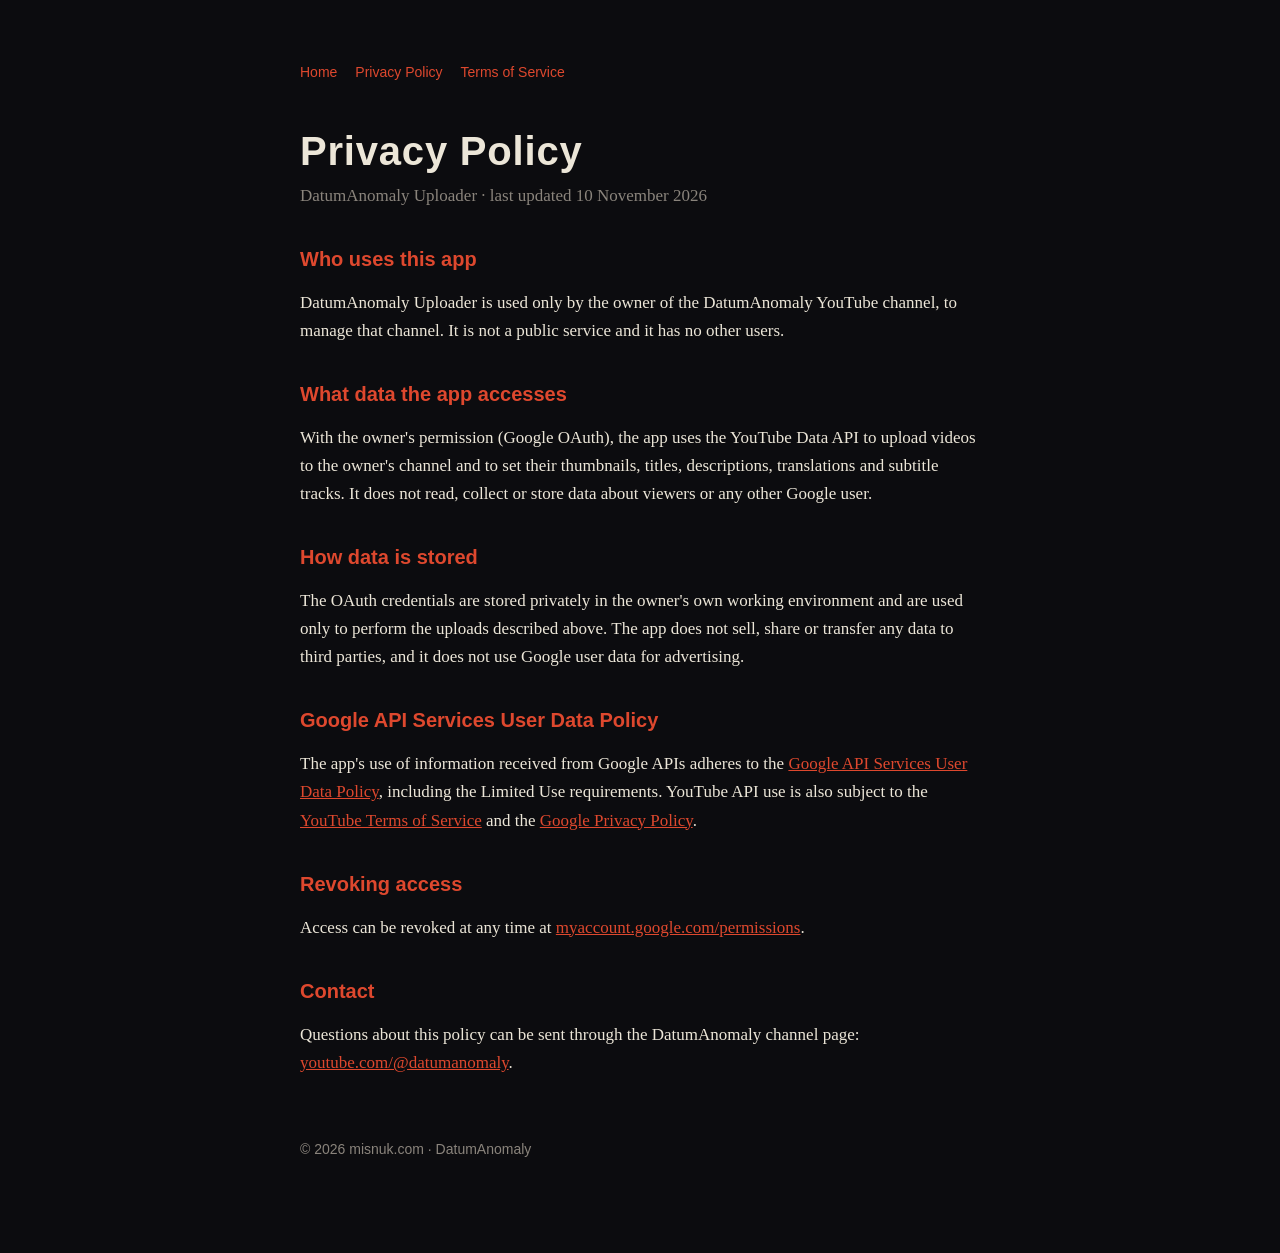
==== privacy.html @ 499fcee1 "misnuk.com: DatumAnomaly home page, privacy policy and terms (for Google OAuth branding) Co-Authored" ====
<!doctype html>
<html lang="en"><head><meta charset="utf-8"><meta name="viewport" content="width=device-width,initial-scale=1">
<title>Privacy Policy · DatumAnomaly Uploader</title><link rel="stylesheet" href="/style.css"></head>
<body><main><nav><a href="/">Home</a><a href="/privacy.html">Privacy Policy</a><a href="/terms.html">Terms of Service</a></nav>
<h1>Privacy Policy</h1>
<p class="lead">DatumAnomaly Uploader · last updated 10 November 2026</p>
<h2>Who uses this app</h2>
<p>DatumAnomaly Uploader is used only by the owner of the DatumAnomaly YouTube channel, to manage that channel. It is not a
public service and it has no other users.</p>
<h2>What data the app accesses</h2>
<p>With the owner's permission (Google OAuth), the app uses the YouTube Data API to upload videos to the owner's channel and to
set their thumbnails, titles, descriptions, translations and subtitle tracks. It does not read, collect or store data
about viewers or any other Google user.</p>
<h2>How data is stored</h2>
<p>The OAuth credentials are stored privately in the owner's own working environment and are used only to perform the uploads
described above. The app does not sell, share or transfer any data to third parties, and it does not use Google user data
for advertising.</p>
<h2>Google API Services User Data Policy</h2>
<p>The app's use of information received from Google APIs adheres to the
<a href="https://developers.google.com/terms/api-services-user-data-policy">Google API Services User Data Policy</a>,
including the Limited Use requirements. YouTube API use is also subject to the
<a href="https://www.youtube.com/t/terms">YouTube Terms of Service</a> and the
<a href="https://policies.google.com/privacy">Google Privacy Policy</a>.</p>
<h2>Revoking access</h2>
<p>Access can be revoked at any time at <a href="https://myaccount.google.com/permissions">myaccount.google.com/permissions</a>.</p>
<h2>Contact</h2>
<p>Questions about this policy can be sent through the DatumAnomaly channel page:
<a href="https://www.youtube.com/@datumanomaly">youtube.com/@datumanomaly</a>.</p>
<footer>© 2026 misnuk.com · DatumAnomaly</footer></main></body></html>
---- style.css ----
:root { --bg: #0c0c0f; --fg: #ece6d8; --muted: #8a847c; --accent: #de482e; }
* { box-sizing: border-box; }
body { margin: 0; background: var(--bg); color: var(--fg); font: 17px/1.65 Georgia, "Times New Roman", serif; }
main { max-width: 720px; margin: 0 auto; padding: 64px 20px 96px; }
h1 { font: 700 40px/1.15 Helvetica, Arial, sans-serif; letter-spacing: .02em; margin: 0 0 8px; }
h2 { font: 700 20px/1.3 Helvetica, Arial, sans-serif; margin: 36px 0 8px; color: var(--accent); }
p.lead { color: var(--muted); margin-top: 0; }
a { color: var(--accent); }
nav { font: 14px Helvetica, Arial, sans-serif; margin-bottom: 48px; }
nav a { margin-right: 18px; text-decoration: none; }
footer { margin-top: 64px; color: var(--muted); font: 14px Helvetica, Arial, sans-serif; }
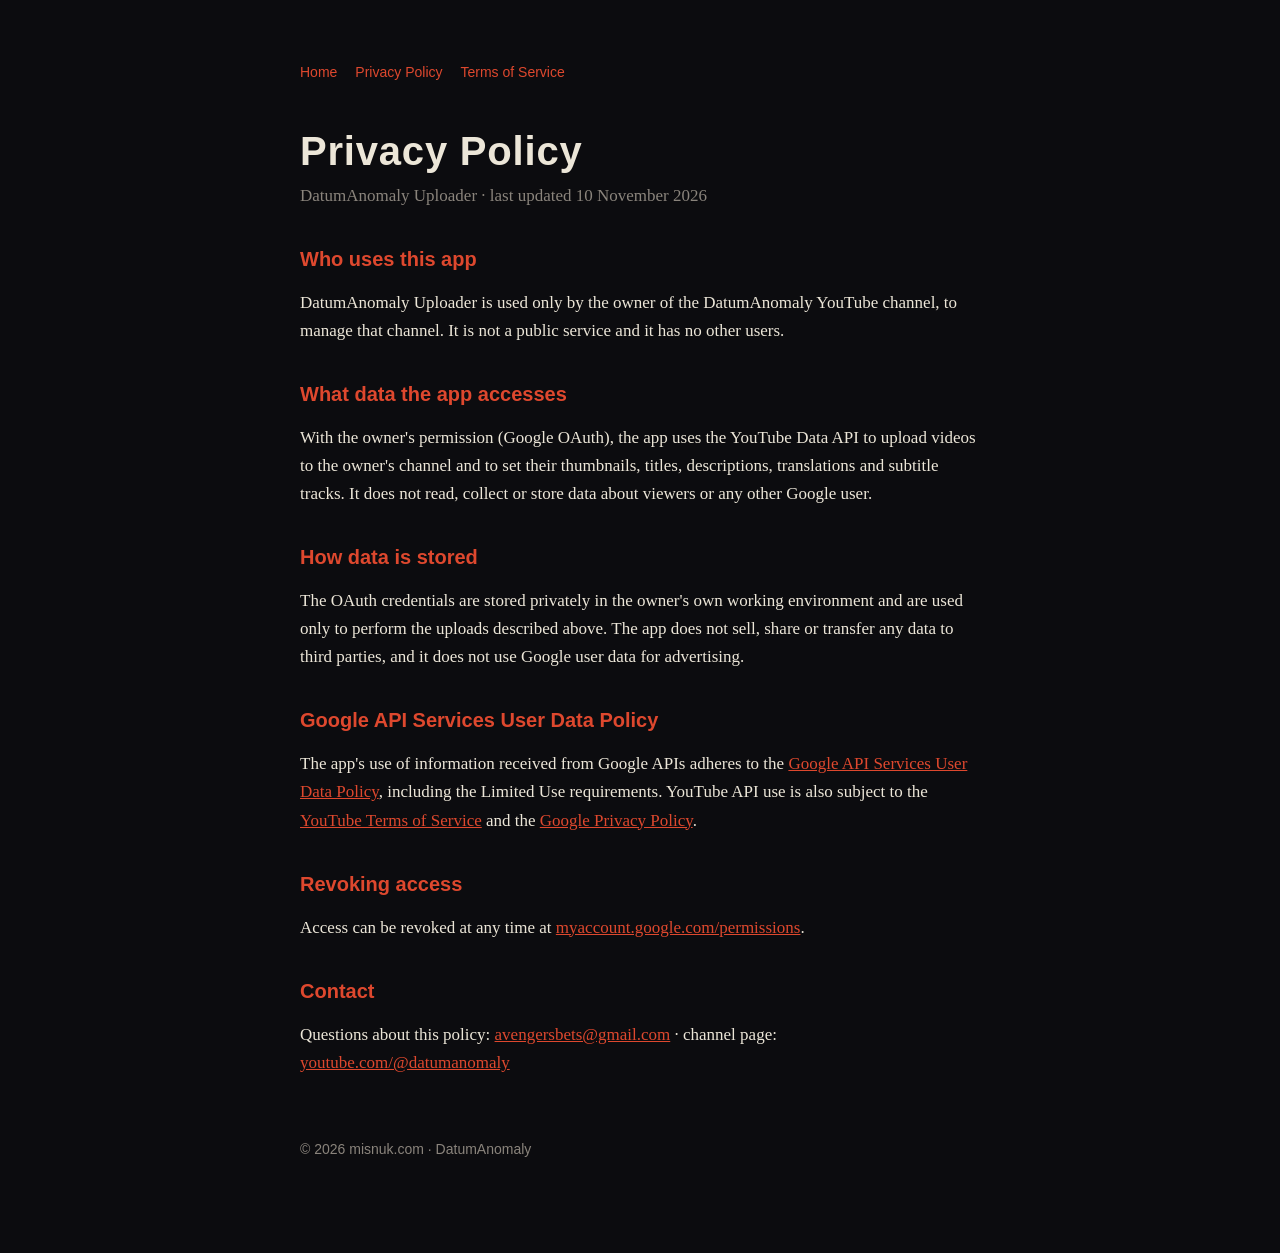
==== commit 6ccbde08: "Add contact email to privacy policy and terms Co-Authored-By: Claude Opus 5.5 <noreply@anthropic.com" ====
--- a/privacy.html
+++ b/privacy.html
@@ -24,6 +24,6 @@
 <h2>Revoking access</h2>
 <p>Access can be revoked at any time at <a href="https://myaccount.google.com/permissions">myaccount.google.com/permissions</a>.</p>
 <h2>Contact</h2>
-<p>Questions about this policy can be sent through the DatumAnomaly channel page:
-<a href="https://www.youtube.com/@datumanomaly">youtube.com/@datumanomaly</a>.</p>
+<p>Questions about this policy: <a href="mailto:avengersbets@gmail.com">avengersbets@gmail.com</a>
+· channel page: <a href="https://www.youtube.com/@datumanomaly">youtube.com/@datumanomaly</a></p>
 <footer>© 2026 misnuk.com · DatumAnomaly</footer></main></body></html>
